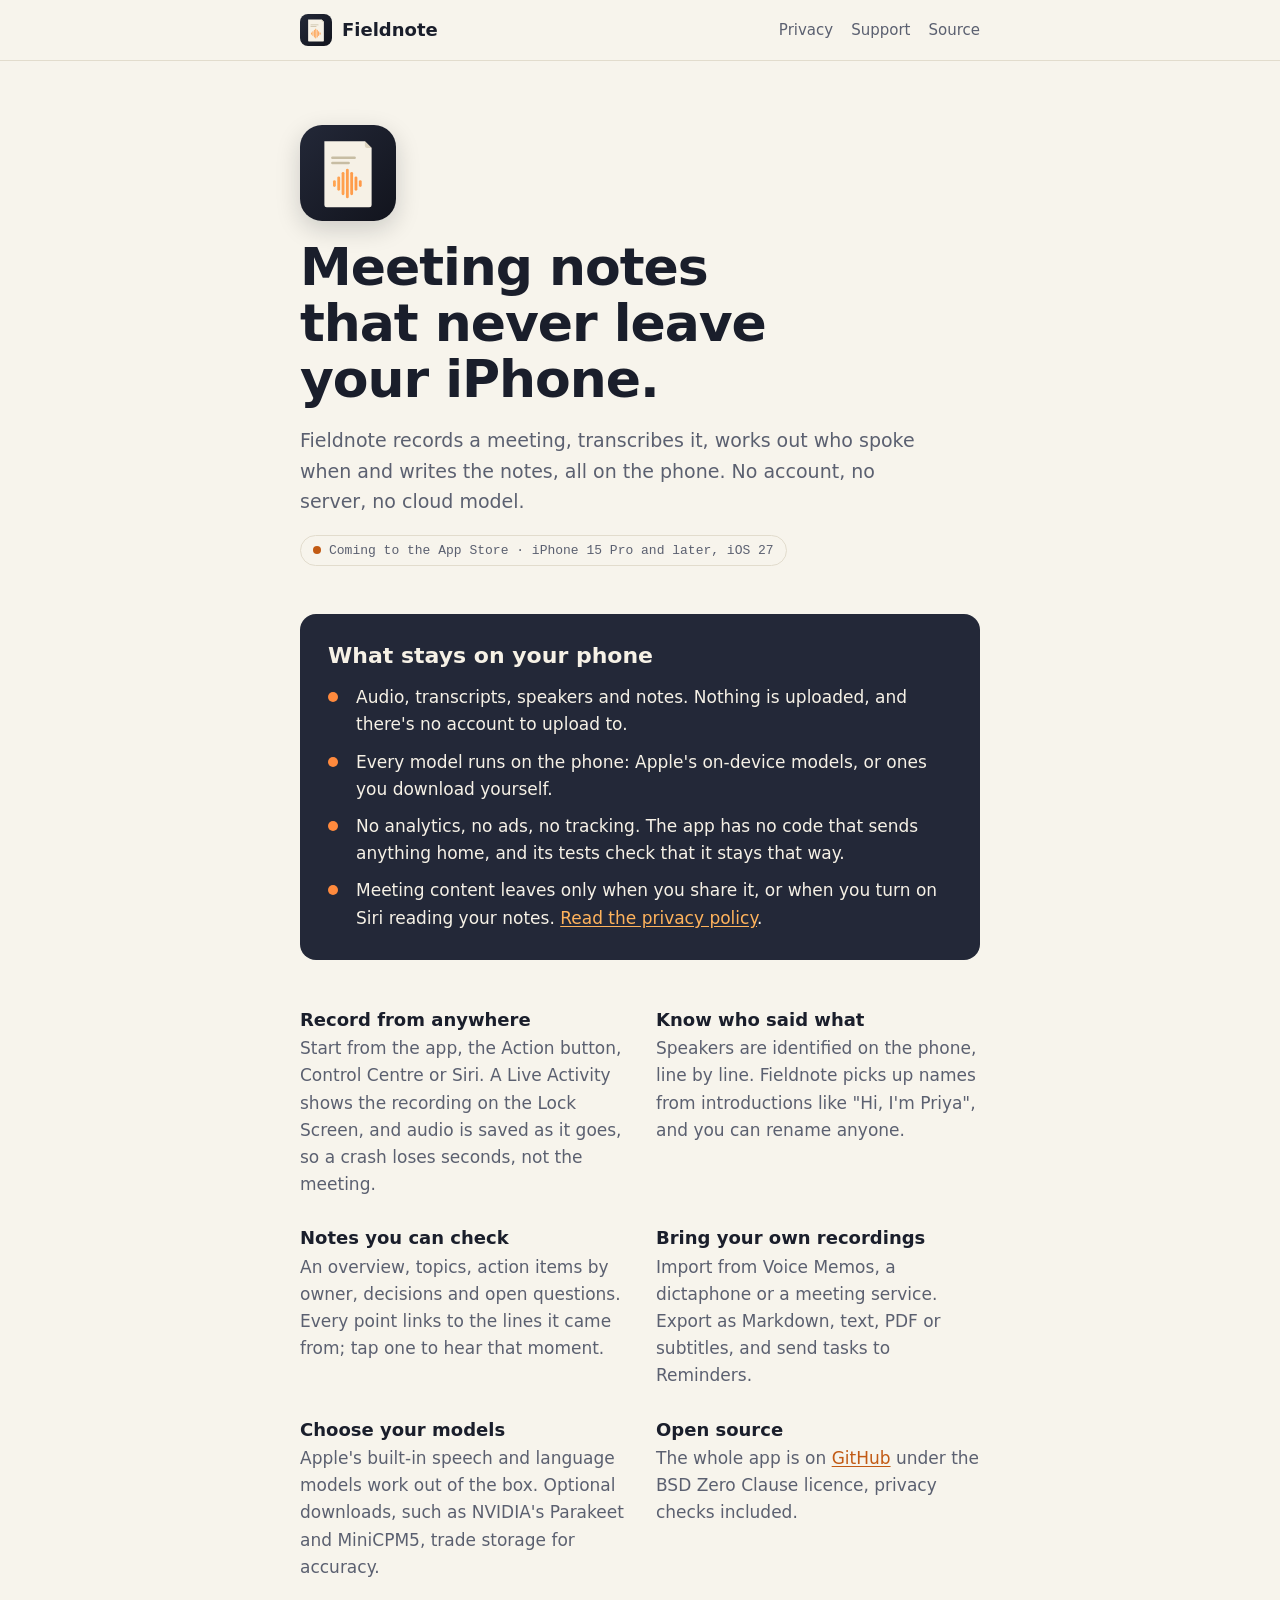
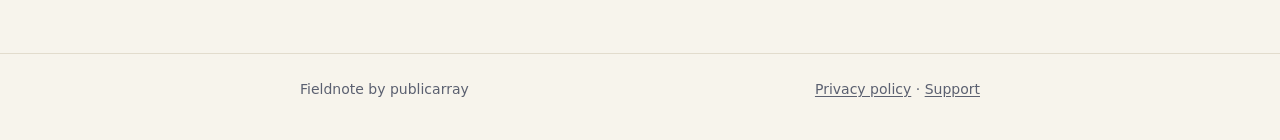
==== docs/index.html @ 36bd6f14 "Website for GitHub Pages in docs/: home, privacy policy and support pages, with no third-party reque" ====
<!doctype html>
<html lang="en">
<head>
<meta charset="utf-8">
<meta name="viewport" content="width=device-width, initial-scale=1">
<title>Fieldnote</title>
<meta name="description" content="A meeting recorder for iPhone that transcribes, works out who spoke when and writes notes, all on the phone.">
<link rel="icon" href="icon.svg" type="image/svg+xml">
<link rel="stylesheet" href="style.css">
</head>
<body>
<header class="site-head">
  <div class="wrap">
    <a class="brand" href="./"><img src="icon.svg" alt="">Fieldnote</a>
    <nav class="site-nav">
      <a href="privacy.html">Privacy</a>
      <a href="support.html">Support</a>
      <a href="https://github.com/array-ai/fieldnotes">Source</a>
    </nav>
  </div>
</header>

<main class="wrap">
  <section class="hero">
    <img class="hero-icon" src="icon.svg" alt="Fieldnote app icon">
    <h1>Meeting notes that never leave your iPhone.</h1>
    <p>Fieldnote records a meeting, transcribes it, works out who spoke when and writes the notes, all on the phone. No account, no server, no cloud model.</p>
    <span class="status">Coming to the App Store · iPhone 15 Pro and later, iOS 27</span>
  </section>

  <section class="promise" aria-labelledby="promise-title">
    <h2 id="promise-title">What stays on your phone</h2>
    <ul>
      <li><span>Audio, transcripts, speakers and notes. Nothing is uploaded, and there's no account to upload to.</span></li>
      <li><span>Every model runs on the phone: Apple's on-device models, or ones you download yourself.</span></li>
      <li><span>No analytics, no ads, no tracking. The app has no code that sends anything home, and its tests check that it stays that way.</span></li>
      <li><span>Meeting content leaves only when you share it, or when you turn on Siri reading your notes. <a href="privacy.html">Read the privacy policy</a>.</span></li>
    </ul>
  </section>

  <section class="features" aria-label="Features">
    <div>
      <h3>Record from anywhere</h3>
      <p>Start from the app, the Action button, Control Centre or Siri. A Live Activity shows the recording on the Lock Screen, and audio is saved as it goes, so a crash loses seconds, not the meeting.</p>
    </div>
    <div>
      <h3>Know who said what</h3>
      <p>Speakers are identified on the phone, line by line. Fieldnote picks up names from introductions like "Hi, I'm Priya", and you can rename anyone.</p>
    </div>
    <div>
      <h3>Notes you can check</h3>
      <p>An overview, topics, action items by owner, decisions and open questions. Every point links to the lines it came from; tap one to hear that moment.</p>
    </div>
    <div>
      <h3>Bring your own recordings</h3>
      <p>Import from Voice Memos, a dictaphone or a meeting service. Export as Markdown, text, PDF or subtitles, and send tasks to Reminders.</p>
    </div>
    <div>
      <h3>Choose your models</h3>
      <p>Apple's built-in speech and language models work out of the box. Optional downloads, such as NVIDIA's Parakeet and MiniCPM5, trade storage for accuracy.</p>
    </div>
    <div>
      <h3>Open source</h3>
      <p>The whole app is on <a href="https://github.com/array-ai/fieldnotes">GitHub</a> under the BSD Zero Clause licence, privacy checks included.</p>
    </div>
  </section>
</main>

<footer class="site-foot">
  <div class="wrap">
    <span>Fieldnote by publicarray</span>
    <span><a href="privacy.html">Privacy policy</a> · <a href="support.html">Support</a></span>
  </div>
</footer>
</body>
</html>
---- docs/style.css ----
/* Fieldnote's site. System fonts and nothing loaded from anywhere else: the site
   makes no third-party requests, like the app. Colours come from the app icon:
   the dark navy ground, the paper page and the orange waveform. */
:root {
  --bg: #f7f4ec;
  --surface: #fffdf8;
  --fg: #1a1e2b;
  --muted: #5b6070;
  --line: #e2dccd;
  --accent: #c25a14;
  --accent-strong: #a84c0f;
  --ink: #232838;
  --on-ink: #f6f1e6;
  --font: -apple-system, BlinkMacSystemFont, "SF Pro Text", "Segoe UI", system-ui, sans-serif;
  --display: -apple-system, BlinkMacSystemFont, "SF Pro Display", "Segoe UI", system-ui, sans-serif;
  --mono: ui-monospace, "SF Mono", Menlo, Consolas, monospace;
  color-scheme: light;
}
@media (prefers-color-scheme: dark) {
  :root {
    --bg: #12141d;
    --surface: #1a1e2b;
    --fg: #ece7dc;
    --muted: #a3a7b5;
    --line: #2c3243;
    --accent: #ffa057;
    --accent-strong: #ffb35c;
    --ink: #0c0e15;
    --on-ink: #f6f1e6;
    color-scheme: dark;
  }
}

* { box-sizing: border-box; }
html { -webkit-text-size-adjust: 100%; }
body {
  margin: 0;
  background: var(--bg);
  color: var(--fg);
  font: 400 17px/1.6 var(--font);
}
a { color: var(--accent); text-underline-offset: 2px; }
a:hover { color: var(--accent-strong); }
a:focus-visible { outline: 2px solid var(--accent); outline-offset: 2px; border-radius: 3px; }
img { max-width: 100%; }

.wrap { max-width: 720px; margin: 0 auto; padding-inline: 20px; }

/* Header and footer */
.site-head { border-bottom: 1px solid var(--line); }
.site-head .wrap { display: flex; align-items: center; justify-content: space-between; gap: 16px; flex-wrap: wrap; padding-block: 14px; }
.brand { display: flex; align-items: center; gap: 10px; color: var(--fg); text-decoration: none; font: 600 18px/1 var(--display); }
.brand img { width: 32px; height: 32px; border-radius: 8px; }
.site-nav { display: flex; gap: 18px; font-size: 15px; }
.site-nav a { color: var(--muted); text-decoration: none; }
.site-nav a:hover, .site-nav a[aria-current="page"] { color: var(--fg); }
.site-foot { border-top: 1px solid var(--line); margin-top: 72px; }
.site-foot .wrap { padding-block: 24px 40px; color: var(--muted); font-size: 14px; display: flex; flex-wrap: wrap; gap: 8px 20px; justify-content: space-between; }
.site-foot a { color: var(--muted); }

/* Home */
.hero { padding-block: 64px 40px; display: grid; gap: 18px; }
.hero-icon { width: 96px; height: 96px; border-radius: 22px; box-shadow: 0 8px 24px rgb(18 20 29 / .18); }
.hero h1 { font: 700 clamp(34px, 7vw, 52px)/1.08 var(--display); letter-spacing: -0.02em; margin: 0; text-wrap: balance; }
.hero p { margin: 0; font-size: 19px; color: var(--muted); max-width: 34em; }
.status { display: inline-flex; align-items: center; gap: 8px; font: 500 13px/1 var(--mono); color: var(--muted); border: 1px solid var(--line); border-radius: 999px; padding: 8px 12px; width: fit-content; }
.status::before { content: ""; width: 8px; height: 8px; border-radius: 50%; background: var(--accent); }

.promise { background: var(--ink); color: var(--on-ink); border-radius: 16px; padding: 28px; display: grid; gap: 14px; margin-block: 8px 48px; }
.promise h2 { margin: 0; font: 600 22px/1.3 var(--display); }
.promise ul { margin: 0; padding: 0; list-style: none; display: grid; gap: 10px; }
.promise li { display: grid; grid-template-columns: 18px minmax(0, 1fr); gap: 10px; }
.promise li::before { content: ""; width: 10px; height: 10px; margin-top: 8px; border-radius: 50%; background: #ff8a3d; }
.promise a { color: #ffb35c; }

.features { display: grid; grid-template-columns: repeat(auto-fit, minmax(min(100%, 300px), 1fr)); gap: 28px 32px; }
.features h3 { margin: 0 0 4px; font: 600 18px/1.3 var(--display); }
.features p { margin: 0; color: var(--muted); }

.section-title { font: 600 26px/1.25 var(--display); margin: 56px 0 20px; text-wrap: balance; }

/* Long-form pages: privacy policy and support */
.doc { padding-block: 48px 0; }
.doc h1 { font: 700 clamp(30px, 6vw, 40px)/1.15 var(--display); letter-spacing: -0.01em; margin: 0 0 8px; text-wrap: balance; }
.doc .effective { color: var(--muted); font-size: 15px; margin: 0 0 32px; }
.doc h2 { font: 600 21px/1.3 var(--display); margin: 40px 0 10px; text-wrap: balance; }
.doc h3 { font: 600 18px/1.35 var(--display); margin: 28px 0 6px; text-wrap: balance; }
.doc p, .doc li { max-width: 40em; }
.doc ul { padding-left: 22px; display: grid; gap: 6px; }
.summary-box { background: var(--surface); border: 1px solid var(--line); border-radius: 12px; padding: 18px 22px; }
.summary-box p { margin: 0; }
.table-wrap { overflow-x: auto; }
table { border-collapse: collapse; width: 100%; font-size: 15px; }
th, td { text-align: left; vertical-align: top; padding: 10px 12px; border-bottom: 1px solid var(--line); }
th { font-weight: 600; color: var(--muted); font-size: 13px; text-transform: uppercase; letter-spacing: .05em; }
code { font: 14px/1.4 var(--mono); }
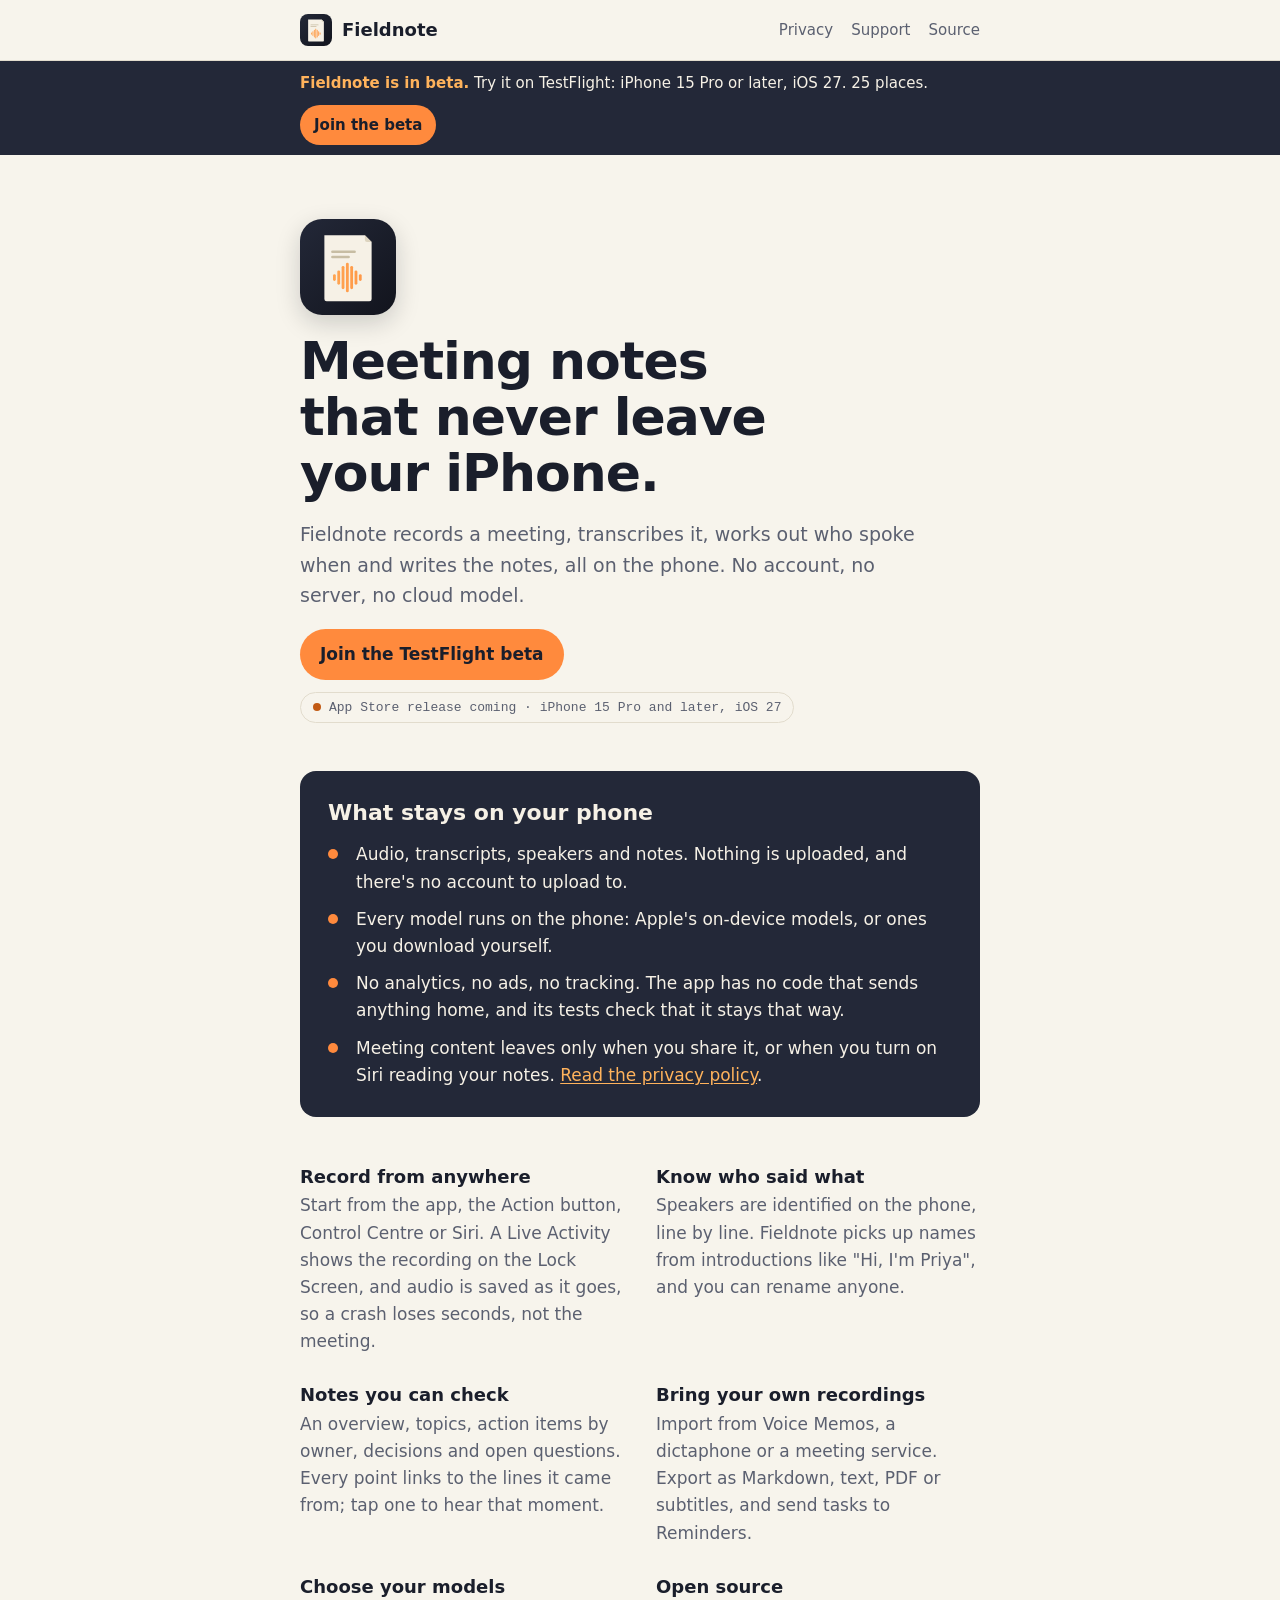
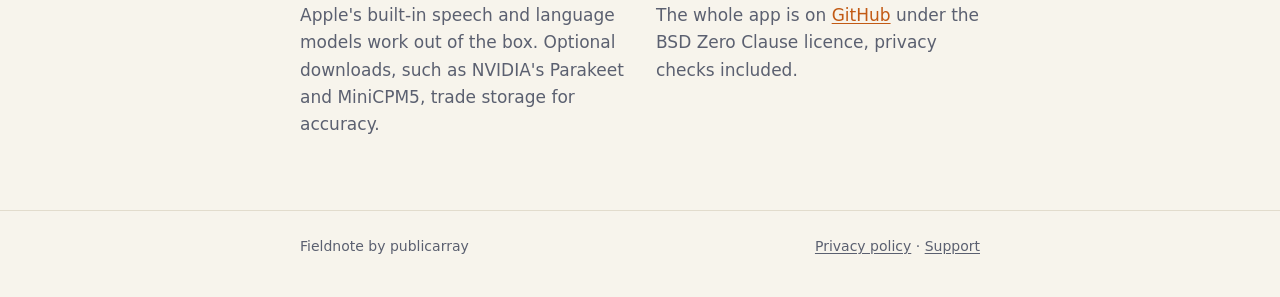
==== commit 205ca6c4: "TestFlight beta link on every website page, the support page and the README" ====
--- a/docs/index.html
+++ b/docs/index.html
@@ -19,13 +19,22 @@
     </nav>
   </div>
 </header>
+<aside class="beta" aria-label="TestFlight beta">
+  <div class="wrap">
+    <span><strong>Fieldnote is in beta.</strong> Try it on TestFlight: iPhone 15 Pro or later, iOS 27. 25 places.</span>
+    <a class="beta-button" href="https://testflight.apple.com/join/c2M82CMX">Join the beta</a>
+  </div>
+</aside>
 
 <main class="wrap">
   <section class="hero">
     <img class="hero-icon" src="icon.svg" alt="Fieldnote app icon">
     <h1>Meeting notes that never leave your iPhone.</h1>
     <p>Fieldnote records a meeting, transcribes it, works out who spoke when and writes the notes, all on the phone. No account, no server, no cloud model.</p>
-    <span class="status">Coming to the App Store · iPhone 15 Pro and later, iOS 27</span>
+    <div class="hero-actions">
+      <a class="beta-button" href="https://testflight.apple.com/join/c2M82CMX">Join the TestFlight beta</a>
+      <span class="status">App Store release coming · iPhone 15 Pro and later, iOS 27</span>
+    </div>
   </section>
 
   <section class="promise" aria-labelledby="promise-title">
--- a/docs/style.css
+++ b/docs/style.css
@@ -58,7 +58,17 @@
 .site-foot .wrap { padding-block: 24px 40px; color: var(--muted); font-size: 14px; display: flex; flex-wrap: wrap; gap: 8px 20px; justify-content: space-between; }
 .site-foot a { color: var(--muted); }
 
+/* TestFlight beta banner, on every page */
+.beta { background: var(--ink); color: var(--on-ink); font-size: 15px; }
+.beta .wrap { display: flex; align-items: center; justify-content: space-between; gap: 10px 16px; flex-wrap: wrap; padding-block: 10px; }
+.beta strong { color: #ffb35c; }
+.beta-button { display: inline-block; background: #ff8a3d; color: #1a1e2b; font-weight: 600; text-decoration: none; padding: 8px 14px; border-radius: 999px; white-space: nowrap; }
+.beta-button:hover { background: #ffb35c; color: #1a1e2b; }
+.beta-button:focus-visible { outline: 2px solid var(--fg); outline-offset: 2px; }
+
 /* Home */
+.hero-actions { display: flex; flex-wrap: wrap; align-items: center; gap: 12px 16px; }
+.hero-actions .beta-button { font-size: 17px; padding: 12px 20px; }
 .hero { padding-block: 64px 40px; display: grid; gap: 18px; }
 .hero-icon { width: 96px; height: 96px; border-radius: 22px; box-shadow: 0 8px 24px rgb(18 20 29 / .18); }
 .hero h1 { font: 700 clamp(34px, 7vw, 52px)/1.08 var(--display); letter-spacing: -0.02em; margin: 0; text-wrap: balance; }
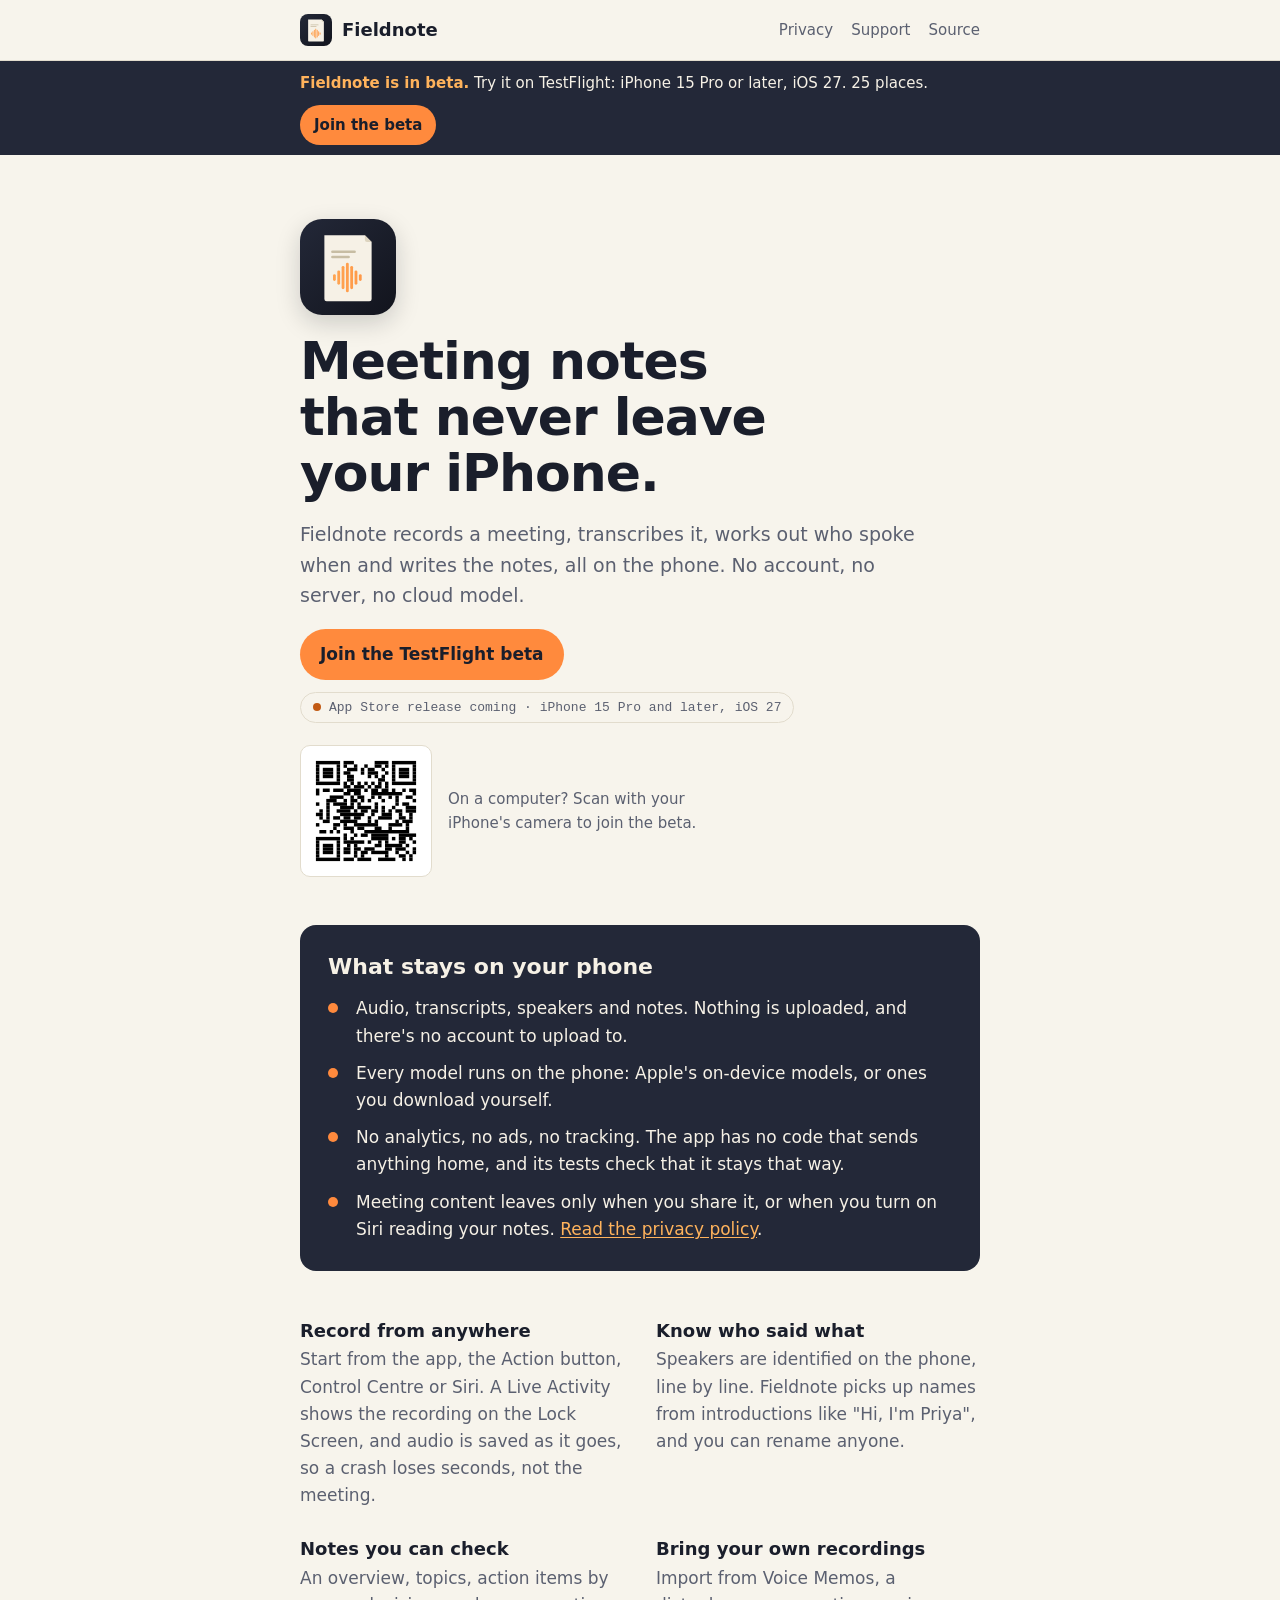
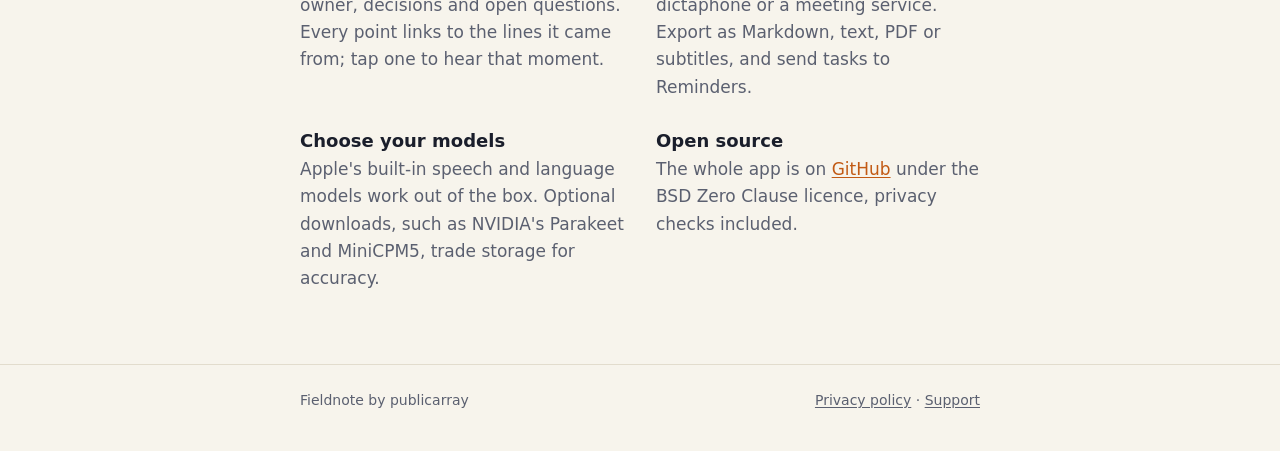
==== commit 356f0e98: "TestFlight QR code, shown on the website's home page for computer visitors" ====
--- a/docs/index.html
+++ b/docs/index.html
@@ -35,6 +35,10 @@
       <a class="beta-button" href="https://testflight.apple.com/join/c2M82CMX">Join the TestFlight beta</a>
       <span class="status">App Store release coming · iPhone 15 Pro and later, iOS 27</span>
     </div>
+    <figure class="qr">
+      <img src="testflight-qr.svg" width="132" height="132" alt="QR code for the Fieldnote TestFlight beta">
+      <figcaption>On a computer? Scan with your iPhone's camera to join the beta.</figcaption>
+    </figure>
   </section>
 
   <section class="promise" aria-labelledby="promise-title">
--- a/docs/style.css
+++ b/docs/style.css
@@ -69,6 +69,11 @@
 /* Home */
 .hero-actions { display: flex; flex-wrap: wrap; align-items: center; gap: 12px 16px; }
 .hero-actions .beta-button { font-size: 17px; padding: 12px 20px; }
+/* Only for computer visitors: on the phone itself, the button is the way in. */
+.qr { display: none; margin: 4px 0 0; align-items: center; gap: 16px; }
+.qr img { background: #fff; padding: 8px; border-radius: 10px; border: 1px solid var(--line); }
+.qr figcaption { color: var(--muted); font-size: 15px; max-width: 18em; }
+@media (hover: hover) and (min-width: 700px) { .qr { display: flex; } }
 .hero { padding-block: 64px 40px; display: grid; gap: 18px; }
 .hero-icon { width: 96px; height: 96px; border-radius: 22px; box-shadow: 0 8px 24px rgb(18 20 29 / .18); }
 .hero h1 { font: 700 clamp(34px, 7vw, 52px)/1.08 var(--display); letter-spacing: -0.02em; margin: 0; text-wrap: balance; }
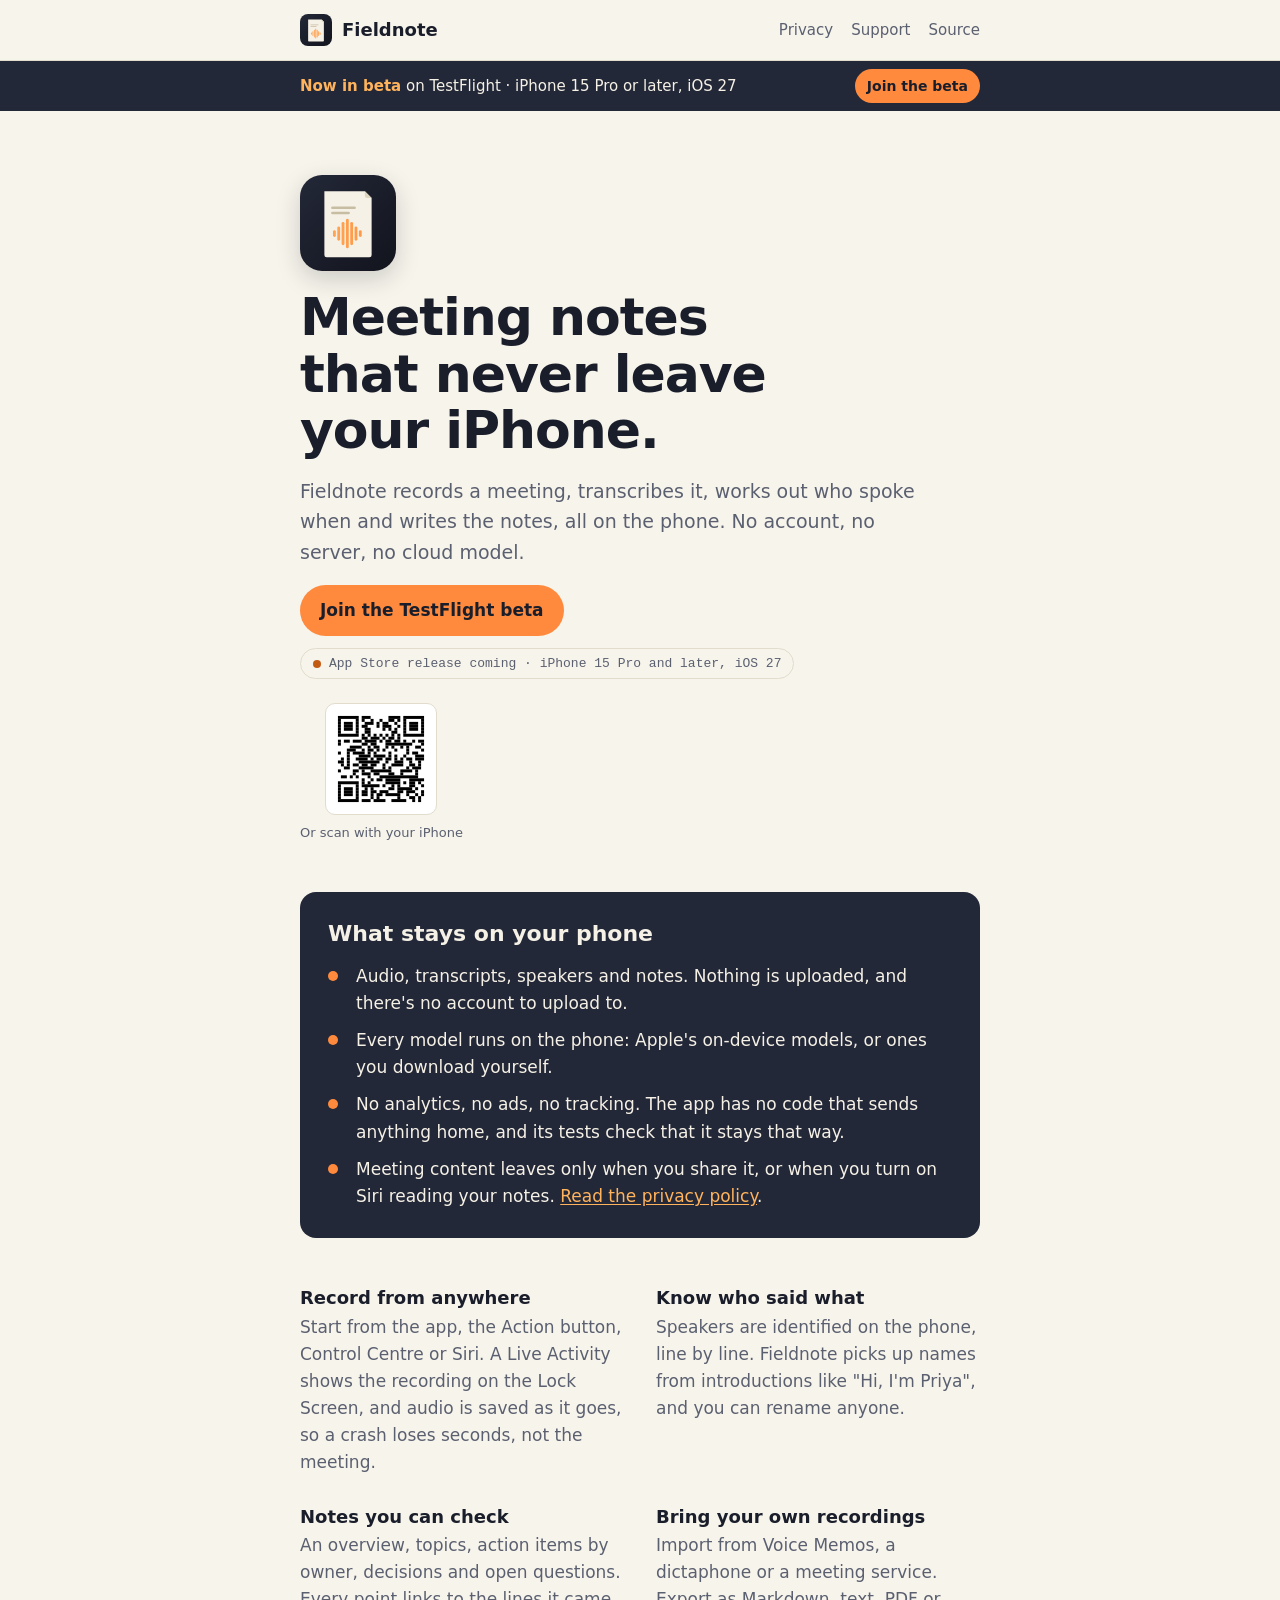
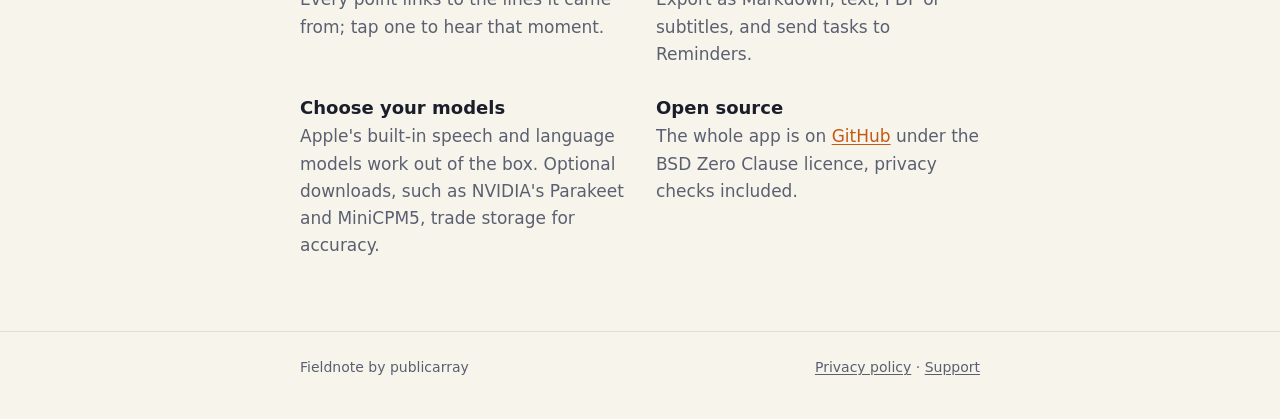
==== commit fcc41d0b: "Website: QR code beside the beta button, shorter beta banner that fits on one line" ====
--- a/docs/index.html
+++ b/docs/index.html
@@ -6,6 +6,11 @@
 <title>Fieldnote</title>
 <meta name="description" content="A meeting recorder for iPhone that transcribes, works out who spoke when and writes notes, all on the phone.">
 <link rel="icon" href="icon.svg" type="image/svg+xml">
+<meta property="og:title" content="Fieldnote">
+<meta property="og:description" content="Meeting notes that never leave your iPhone. Transcripts, speakers and notes, all on the device.">
+<meta property="og:image" content="https://array-ai.github.io/fieldnotes/social-preview.png">
+<meta property="og:url" content="https://array-ai.github.io/fieldnotes/">
+<meta name="twitter:card" content="summary_large_image">
 <link rel="stylesheet" href="style.css">
 </head>
 <body>
@@ -21,7 +26,7 @@
 </header>
 <aside class="beta" aria-label="TestFlight beta">
   <div class="wrap">
-    <span><strong>Fieldnote is in beta.</strong> Try it on TestFlight: iPhone 15 Pro or later, iOS 27. 25 places.</span>
+    <span><strong>Now in beta</strong> on TestFlight · iPhone 15 Pro or later, iOS 27</span>
     <a class="beta-button" href="https://testflight.apple.com/join/c2M82CMX">Join the beta</a>
   </div>
 </aside>
@@ -31,14 +36,16 @@
     <img class="hero-icon" src="icon.svg" alt="Fieldnote app icon">
     <h1>Meeting notes that never leave your iPhone.</h1>
     <p>Fieldnote records a meeting, transcribes it, works out who spoke when and writes the notes, all on the phone. No account, no server, no cloud model.</p>
-    <div class="hero-actions">
-      <a class="beta-button" href="https://testflight.apple.com/join/c2M82CMX">Join the TestFlight beta</a>
-      <span class="status">App Store release coming · iPhone 15 Pro and later, iOS 27</span>
+    <div class="get-beta">
+      <div class="hero-actions">
+        <a class="beta-button" href="https://testflight.apple.com/join/c2M82CMX">Join the TestFlight beta</a>
+        <span class="status">App Store release coming · iPhone 15 Pro and later, iOS 27</span>
+      </div>
+      <figure class="qr">
+        <img src="testflight-qr.svg" width="112" height="112" alt="QR code for the Fieldnote TestFlight beta">
+        <figcaption>Or scan with your iPhone</figcaption>
+      </figure>
     </div>
-    <figure class="qr">
-      <img src="testflight-qr.svg" width="132" height="132" alt="QR code for the Fieldnote TestFlight beta">
-      <figcaption>On a computer? Scan with your iPhone's camera to join the beta.</figcaption>
-    </figure>
   </section>
 
   <section class="promise" aria-labelledby="promise-title">
--- a/docs/style.css
+++ b/docs/style.css
@@ -60,19 +60,22 @@
 
 /* TestFlight beta banner, on every page */
 .beta { background: var(--ink); color: var(--on-ink); font-size: 15px; }
-.beta .wrap { display: flex; align-items: center; justify-content: space-between; gap: 10px 16px; flex-wrap: wrap; padding-block: 10px; }
+.beta .wrap { display: flex; align-items: center; justify-content: space-between; gap: 8px 16px; flex-wrap: wrap; padding-block: 8px; }
+.beta .beta-button { font-size: 14px; padding: 6px 12px; }
 .beta strong { color: #ffb35c; }
 .beta-button { display: inline-block; background: #ff8a3d; color: #1a1e2b; font-weight: 600; text-decoration: none; padding: 8px 14px; border-radius: 999px; white-space: nowrap; }
 .beta-button:hover { background: #ffb35c; color: #1a1e2b; }
 .beta-button:focus-visible { outline: 2px solid var(--fg); outline-offset: 2px; }
 
 /* Home */
-.hero-actions { display: flex; flex-wrap: wrap; align-items: center; gap: 12px 16px; }
+/* The beta button and its QR code side by side; the code only for computer visitors,
+   as on the phone itself the button is the way in. */
+.get-beta { display: flex; align-items: center; justify-content: space-between; gap: 24px; flex-wrap: wrap; }
+.hero-actions { display: flex; flex-direction: column; align-items: flex-start; gap: 12px; min-width: 0; }
 .hero-actions .beta-button { font-size: 17px; padding: 12px 20px; }
-/* Only for computer visitors: on the phone itself, the button is the way in. */
-.qr { display: none; margin: 4px 0 0; align-items: center; gap: 16px; }
-.qr img { background: #fff; padding: 8px; border-radius: 10px; border: 1px solid var(--line); }
-.qr figcaption { color: var(--muted); font-size: 15px; max-width: 18em; }
+.qr { display: none; margin: 0; flex-direction: column; align-items: center; gap: 8px; }
+.qr img { display: block; background: #fff; padding: 6px; border-radius: 10px; border: 1px solid var(--line); }
+.qr figcaption { color: var(--muted); font-size: 13px; }
 @media (hover: hover) and (min-width: 700px) { .qr { display: flex; } }
 .hero { padding-block: 64px 40px; display: grid; gap: 18px; }
 .hero-icon { width: 96px; height: 96px; border-radius: 22px; box-shadow: 0 8px 24px rgb(18 20 29 / .18); }
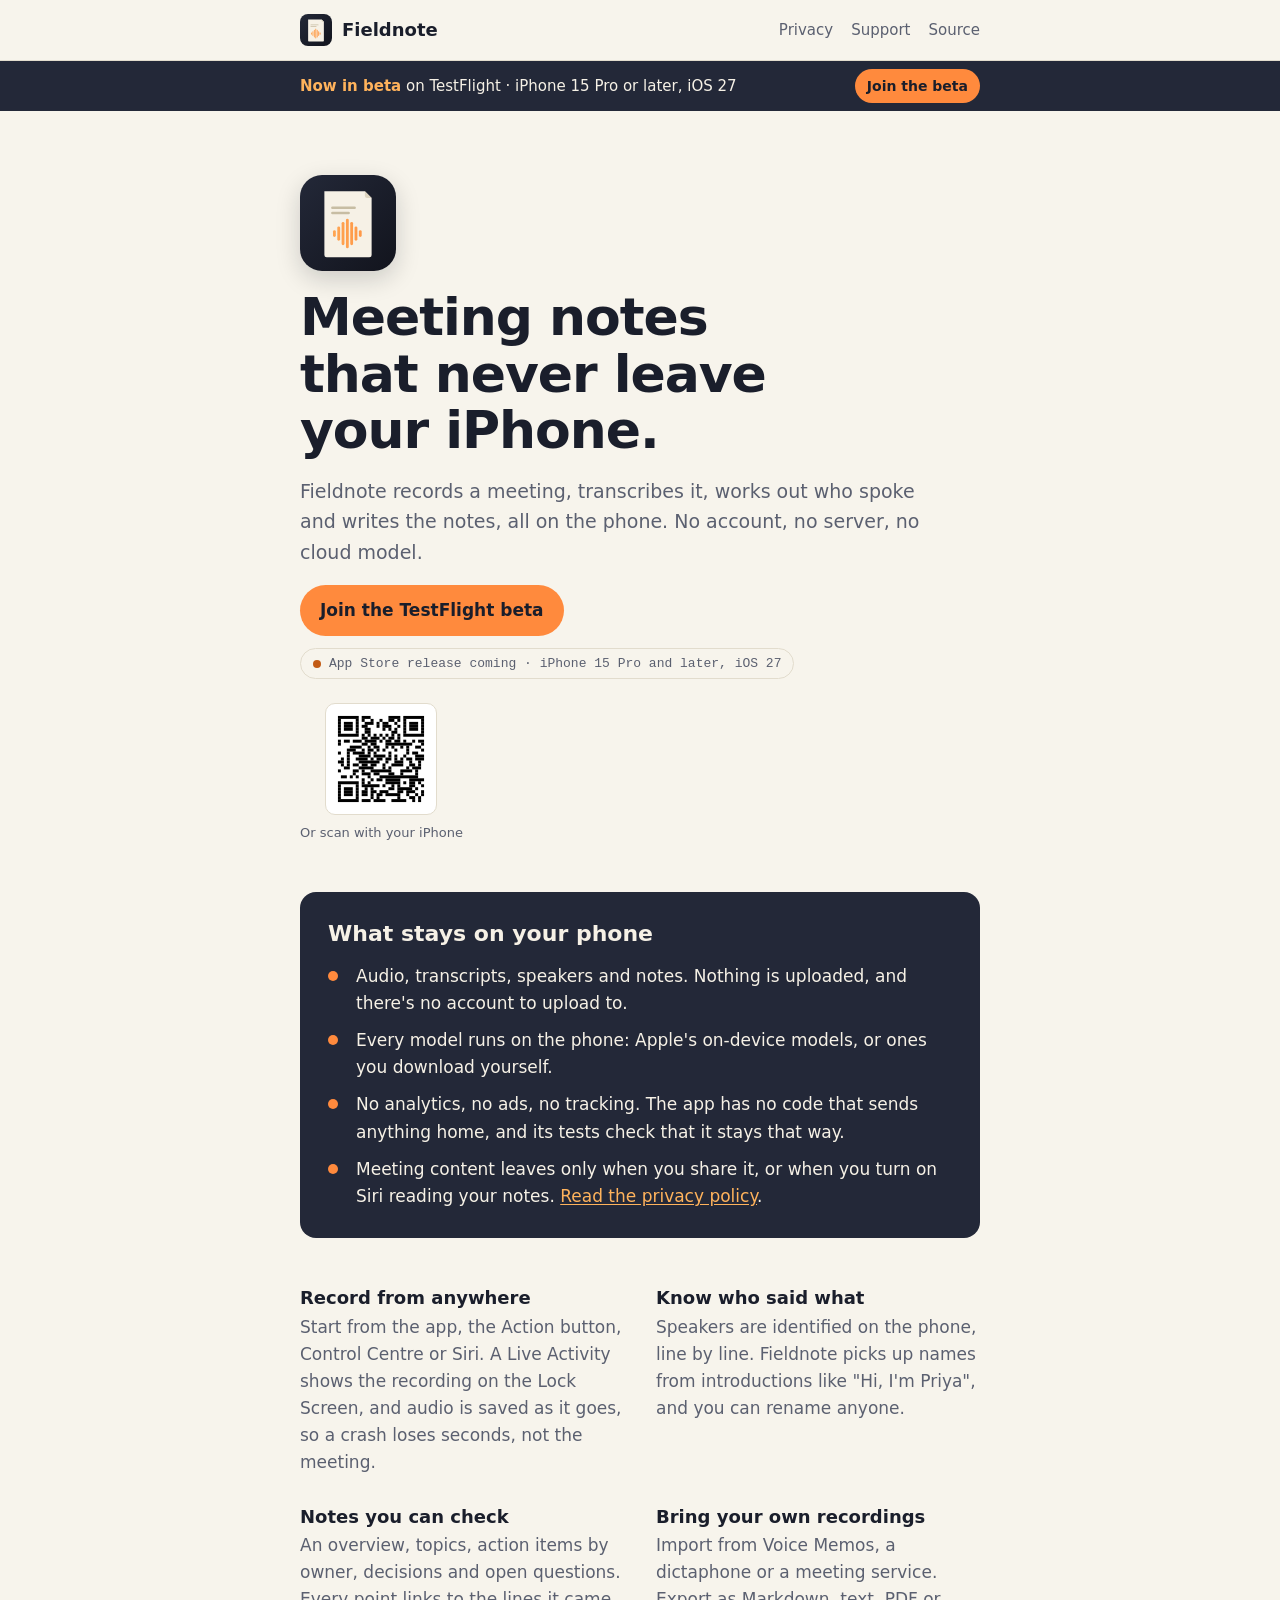
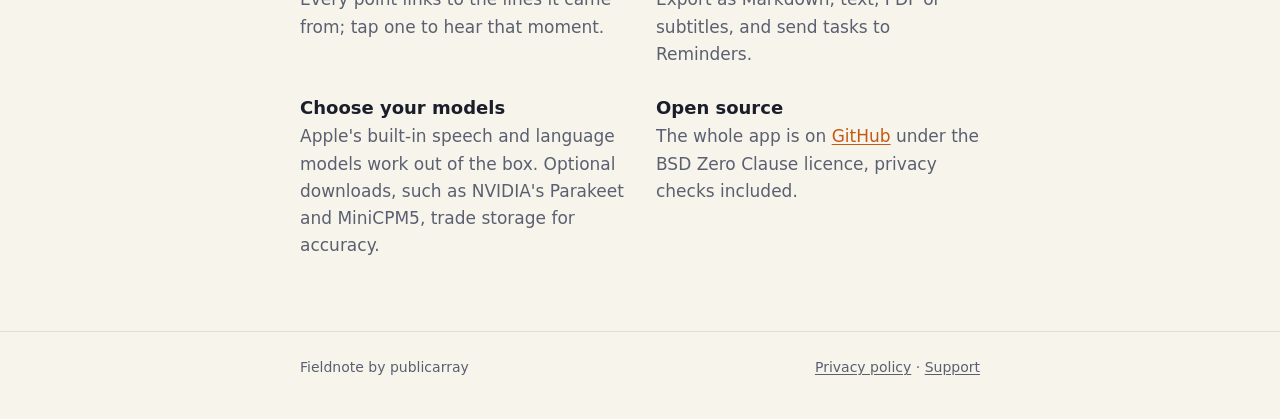
==== commit 162bf849: "Website: tighten the hero sentence" ====
--- a/docs/index.html
+++ b/docs/index.html
@@ -35,7 +35,7 @@
   <section class="hero">
     <img class="hero-icon" src="icon.svg" alt="Fieldnote app icon">
     <h1>Meeting notes that never leave your iPhone.</h1>
-    <p>Fieldnote records a meeting, transcribes it, works out who spoke when and writes the notes, all on the phone. No account, no server, no cloud model.</p>
+    <p>Fieldnote records a meeting, transcribes it, works out who spoke and writes the notes, all on the phone. No account, no server, no cloud model.</p>
     <div class="get-beta">
       <div class="hero-actions">
         <a class="beta-button" href="https://testflight.apple.com/join/c2M82CMX">Join the TestFlight beta</a>
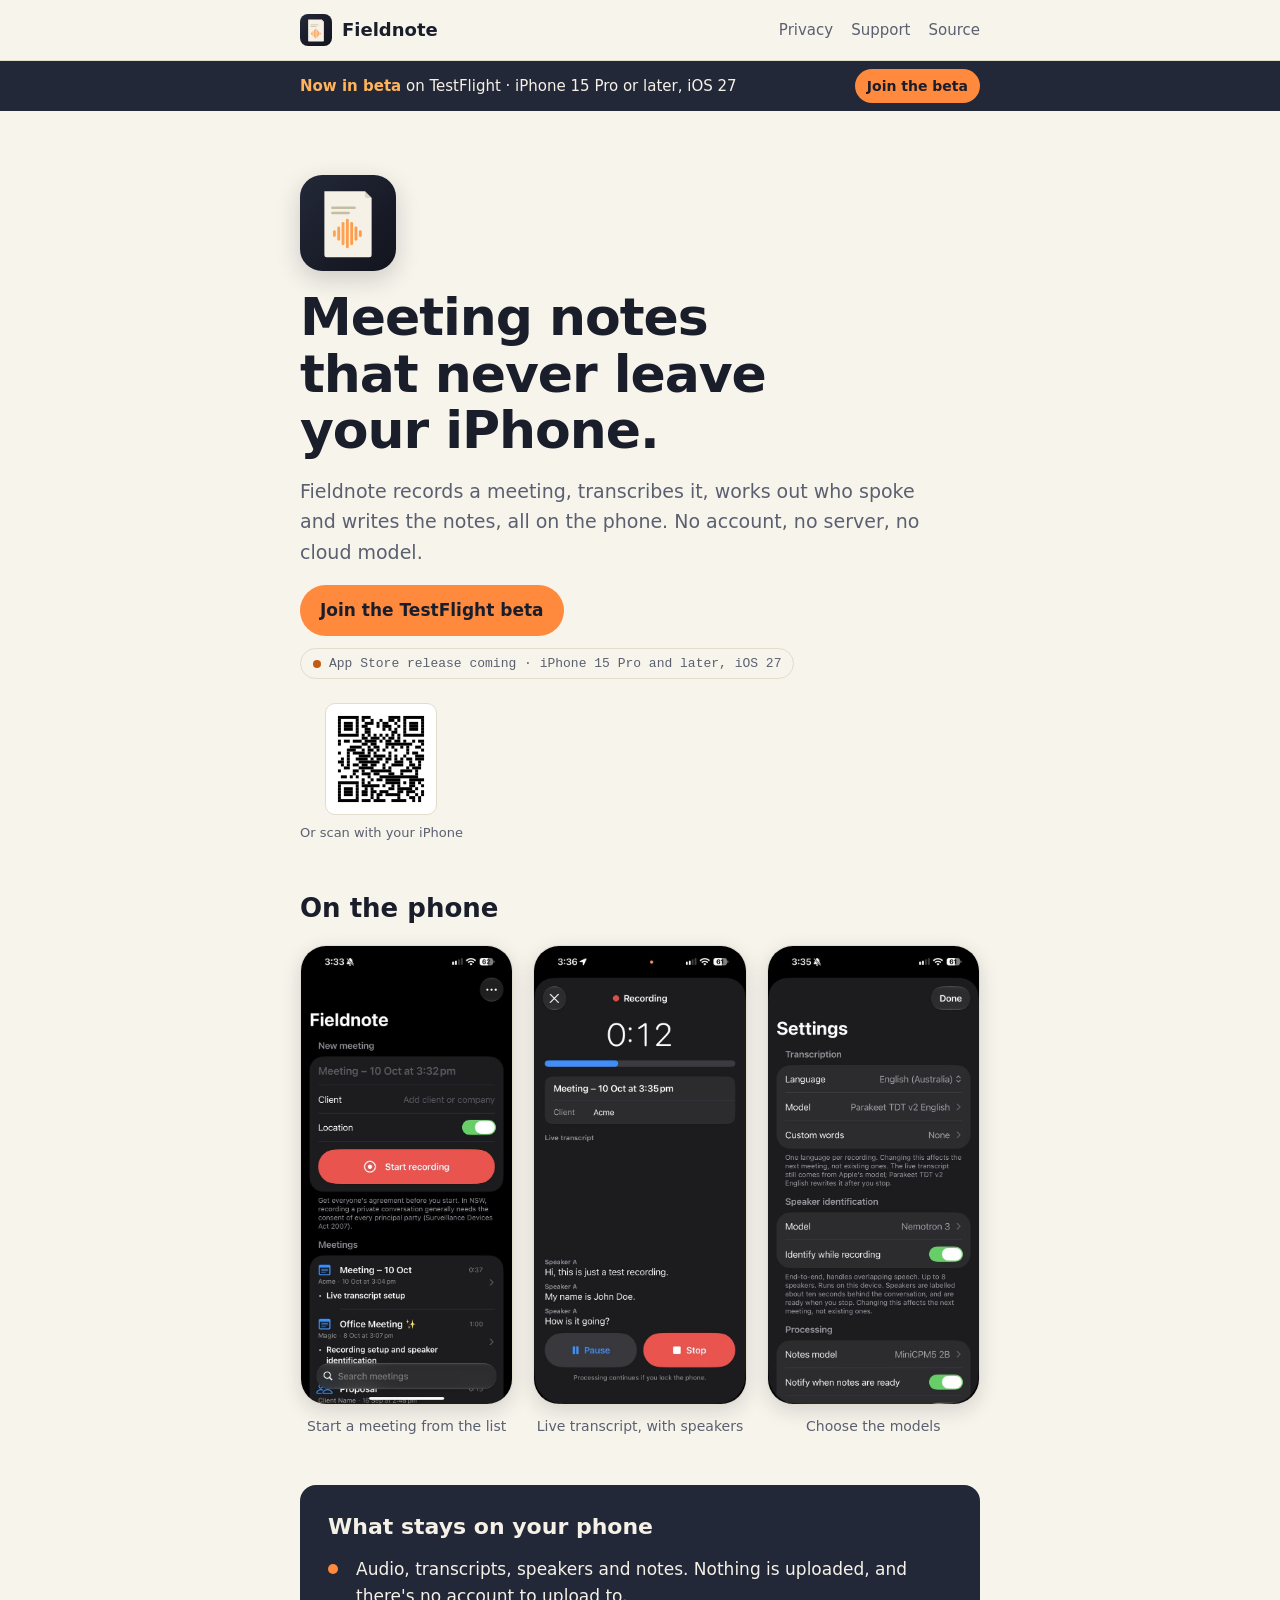
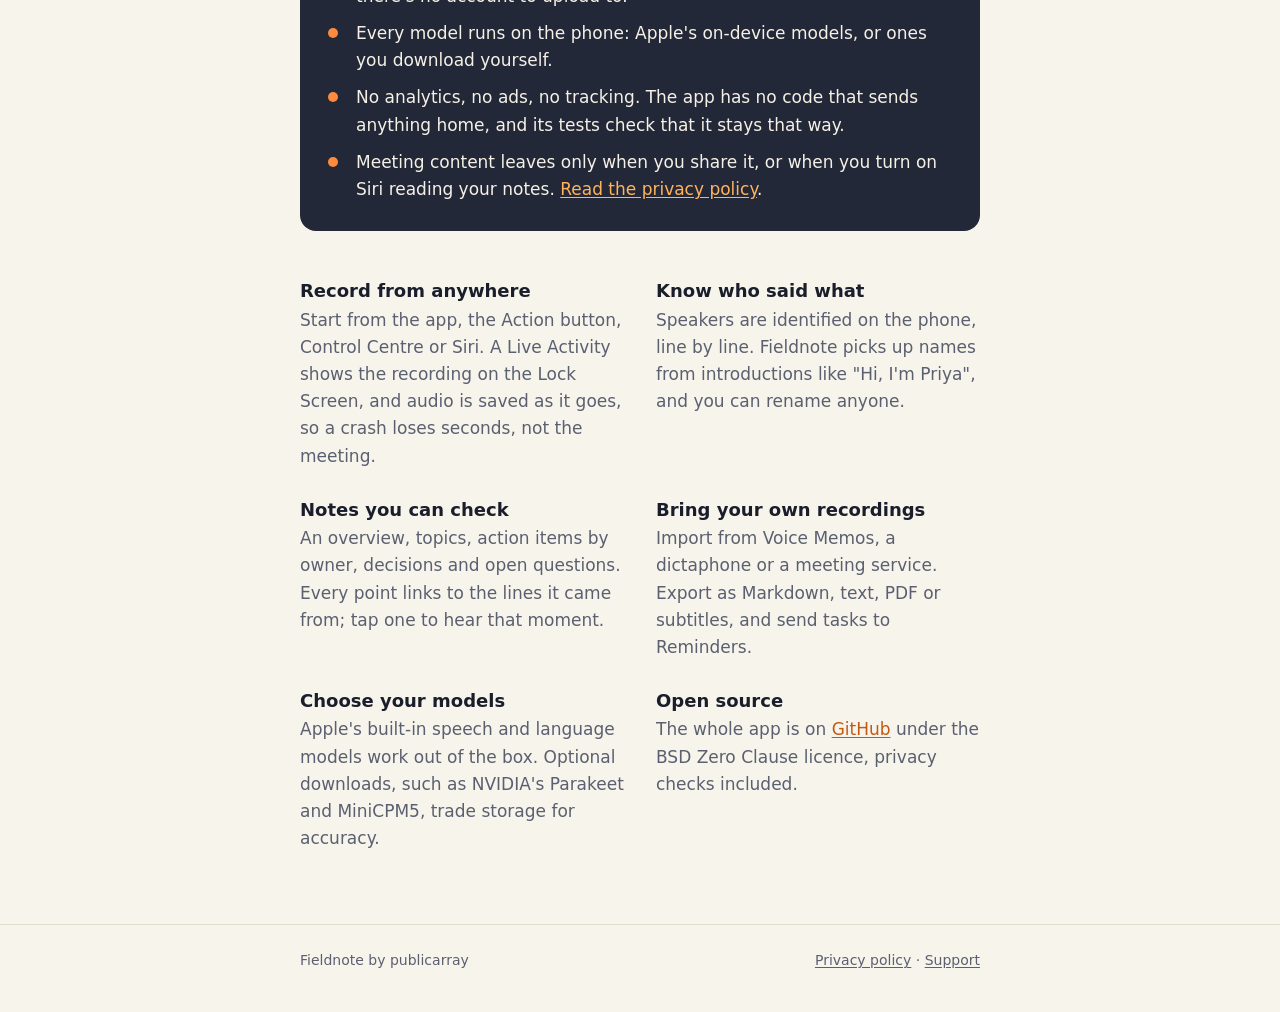
==== commit 56345bef: "Website: app screenshots on the home page, below the hero" ====
--- a/docs/index.html
+++ b/docs/index.html
@@ -4,7 +4,7 @@
 <meta charset="utf-8">
 <meta name="viewport" content="width=device-width, initial-scale=1">
 <title>Fieldnote</title>
-<meta name="description" content="A meeting recorder for iPhone that transcribes, works out who spoke when and writes notes, all on the phone.">
+<meta name="description" content="A meeting recorder for iPhone that transcribes, works out who spoke and writes notes, all on the phone.">
 <link rel="icon" href="icon.svg" type="image/svg+xml">
 <meta property="og:title" content="Fieldnote">
 <meta property="og:description" content="Meeting notes that never leave your iPhone. Transcripts, speakers and notes, all on the device.">
@@ -44,6 +44,25 @@
       <figure class="qr">
         <img src="testflight-qr.svg" width="112" height="112" alt="QR code for the Fieldnote TestFlight beta">
         <figcaption>Or scan with your iPhone</figcaption>
+      </figure>
+    </div>
+
+  </section>
+
+  <section class="screenshots" aria-labelledby="screenshots-title">
+    <h2 id="screenshots-title" class="section-title">On the phone</h2>
+    <div class="screenshots-grid">
+      <figure>
+        <img src="ui-list.jpg" width="600" height="1301" loading="lazy" alt="The meeting list: a New meeting card with title, client, location and Start recording, then recent meetings with their topics">
+        <figcaption>Start a meeting from the list</figcaption>
+      </figure>
+      <figure>
+        <img src="ui-recording.jpg" width="600" height="1301" loading="lazy" alt="Recording: timer, level meter, the meeting's title and client, the live transcript with speakers, and Pause and Stop">
+        <figcaption>Live transcript, with speakers</figcaption>
+      </figure>
+      <figure>
+        <img src="ui-settings.jpg" width="600" height="1301" loading="lazy" alt="Settings: transcription language and model, speaker identification and the notes model">
+        <figcaption>Choose the models</figcaption>
       </figure>
     </div>
   </section>
--- a/docs/style.css
+++ b/docs/style.css
@@ -111,4 +111,13 @@
 table { border-collapse: collapse; width: 100%; font-size: 15px; }
 th, td { text-align: left; vertical-align: top; padding: 10px 12px; border-bottom: 1px solid var(--line); }
 th { font-weight: 600; color: var(--muted); font-size: 13px; text-transform: uppercase; letter-spacing: .05em; }
+
 code { font: 14px/1.4 var(--mono); }
+
+/* Screenshots: three phones across, two on a phone screen. */
+.screenshots { margin-block: 8px 48px; }
+.screenshots .section-title { margin-top: 0; }
+.screenshots-grid { display: grid; grid-template-columns: repeat(auto-fit, minmax(140px, 1fr)); gap: 20px; }
+.screenshots-grid figure { margin: 0; display: grid; gap: 10px; justify-items: center; }
+.screenshots-grid img { width: 100%; max-width: 240px; height: auto; border-radius: 26px; border: 1px solid var(--line); background: #000; box-shadow: 0 6px 20px rgb(18 20 29 / .14); }
+.screenshots-grid figcaption { color: var(--muted); font-size: 14px; text-align: center; }
